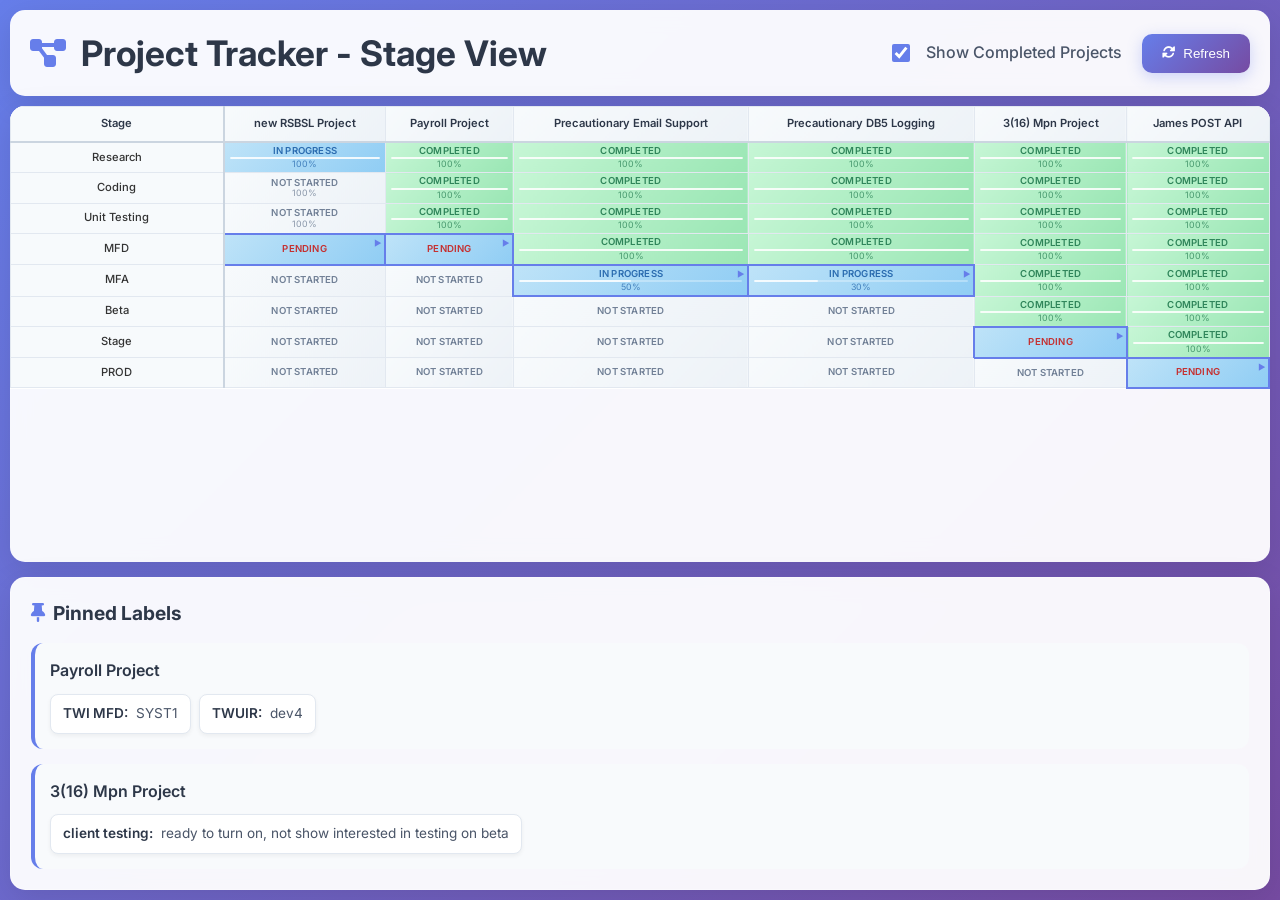
==== index.html @ 96cdd5a9 "update" ====
<!DOCTYPE html>
<html lang="en">
<head>
    <meta charset="UTF-8">
    <meta name="viewport" content="width=device-width, initial-scale=1.0">
    <title>Project Tracker</title>
    <link rel="stylesheet" href="styles.css">
    <link href="https://fonts.googleapis.com/css2?family=Inter:wght@300;400;500;600;700&display=swap" rel="stylesheet">
    <link rel="stylesheet" href="https://cdnjs.cloudflare.com/ajax/libs/font-awesome/6.0.0/css/all.min.css">
</head>
<body>
    <div class="container">
        <header class="header">
            <h1><i class="fas fa-project-diagram"></i> Project Tracker - Stage View</h1>
            <div class="header-info">
                <div class="filter-controls">
                    <label class="checkbox-container">
                        <input type="checkbox" id="showCompletedProjects" checked>
                        <span class="checkmark"></span>
                        Show Completed Projects
                    </label>
                </div>
                <button class="refresh-btn" onclick="loadData()">
                    <i class="fas fa-sync-alt"></i>
                    Refresh
                </button>
            </div>
        </header>

        <div class="tracker-container">
            <div class="tracker-wrapper">
                <table class="tracker-table" id="trackerTable">
                    <thead>
                        <tr id="headerRow">
                            <th class="date-column sticky-column">Stage</th>
                        </tr>
                    </thead>
                    <tbody id="tableBody">
                    </tbody>
                </table>
            </div>
        </div>

        <!-- Pinned Labels Section -->
        <div class="pinned-labels-section" id="pinnedLabelsSection" style="display: none;">
            <div class="pinned-labels-header">
                <h3><i class="fas fa-thumbtack"></i> Pinned Labels</h3>
            </div>
            <div class="pinned-labels-container" id="pinnedLabelsContainer">
                <!-- Pinned labels will be populated here -->
            </div>
        </div>
    </div>

    <!-- Project Detail Modal -->
    <div id="projectModal" class="modal">
        <div class="modal-content">
            <div class="modal-header">
                <h2 id="modalProjectName">Project Details</h2>
                <span class="close" onclick="closeModal()">&times;</span>
            </div>
            <div class="modal-body">
                <div class="current-stage-info">
                    <h3>Current Active Stage: <span id="modalCurrentStage"></span></h3>
                </div>
                
                <!-- Labels Section -->
                <div class="labels-section">
                    <div class="labels-header">
                        <h3>Project Labels</h3>
                        <button class="add-label-btn" onclick="addNewLabel()">
                            <i class="fas fa-plus"></i> Add Label
                        </button>
                    </div>
                    <div class="labels-container" id="labelsContainer">
                        <!-- Labels will be populated here -->
                    </div>
                </div>
                
                <div class="stages-grid" id="modalStagesGrid">
                    <!-- Stages will be populated here -->
                </div>
            </div>
        </div>
    </div>

    <script src="script.js"></script>
</body>
</html>
---- styles.css ----
* {
    margin: 0;
    padding: 0;
    box-sizing: border-box;
}

body {
    font-family: 'Inter', -apple-system, BlinkMacSystemFont, 'Segoe UI', Roboto, Oxygen, Ubuntu, Cantarell, sans-serif;
    background: linear-gradient(135deg, #667eea 0%, #764ba2 100%);
    min-height: 100vh;
    color: #333;
    line-height: 1.6;
}

.container {
    max-width: 100%;
    margin: 0 auto;
    padding: 10px;
    min-height: 100vh;
    display: flex;
    flex-direction: column;
}

.header {
    background: rgba(255, 255, 255, 0.95);
    backdrop-filter: blur(10px);
    border-radius: 15px;
    padding: 15px 20px;
    margin-bottom: 10px;
    box-shadow: 0 8px 32px rgba(0, 0, 0, 0.1);
    display: flex;
    justify-content: space-between;
    align-items: center;
    flex-wrap: wrap;
    gap: 15px;
    flex-shrink: 0;
}

.header h1 {
    font-size: 2.2rem;
    font-weight: 700;
    color: #2d3748;
    display: flex;
    align-items: center;
    gap: 15px;
}

.header h1 i {
    color: #667eea;
    font-size: 2rem;
}

.header-info {
    display: flex;
    align-items: center;
    gap: 20px;
    flex-wrap: wrap;
}

.filter-controls {
    display: flex;
    align-items: center;
    gap: 15px;
}

.checkbox-container {
    display: flex;
    align-items: center;
    gap: 8px;
    cursor: pointer;
    font-weight: 500;
    color: #4a5568;
    user-select: none;
}

.checkbox-container input[type="checkbox"] {
    width: 18px;
    height: 18px;
    cursor: pointer;
    accent-color: #667eea;
}

.checkbox-container:hover {
    color: #667eea;
}

.refresh-btn {
    background: linear-gradient(135deg, #667eea, #764ba2);
    color: white;
    border: none;
    padding: 12px 20px;
    border-radius: 10px;
    cursor: pointer;
    font-weight: 500;
    display: flex;
    align-items: center;
    gap: 8px;
    transition: all 0.3s ease;
    box-shadow: 0 4px 15px rgba(102, 126, 234, 0.3);
}

.refresh-btn:hover {
    transform: translateY(-2px);
    box-shadow: 0 6px 20px rgba(102, 126, 234, 0.4);
}

.refresh-btn:active {
    transform: translateY(0);
}

.tracker-container {
    background: rgba(255, 255, 255, 0.95);
    backdrop-filter: blur(10px);
    border-radius: 15px;
    box-shadow: 0 8px 32px rgba(0, 0, 0, 0.1);
    overflow: hidden;
    flex: 1;
    display: flex;
    flex-direction: column;
}

.tracker-wrapper {
    overflow-x: auto;
    overflow-y: auto;
    flex: 1;
    scrollbar-width: thin;
    scrollbar-color: #cbd5e0 #f7fafc;
}

.tracker-wrapper::-webkit-scrollbar {
    width: 8px;
    height: 8px;
}

.tracker-wrapper::-webkit-scrollbar-track {
    background: #f7fafc;
}

.tracker-wrapper::-webkit-scrollbar-thumb {
    background: #cbd5e0;
    border-radius: 4px;
}

.tracker-wrapper::-webkit-scrollbar-thumb:hover {
    background: #a0aec0;
}

.tracker-table {
    width: 100%;
    border-collapse: collapse;
    min-width: 800px;
    background: white;
}

.tracker-table th,
.tracker-table td {
    padding: 3px 5px;
    text-align: center;
    border: 1px solid #e2e8f0;
    position: relative;
    min-width: 90px;
    font-size: 0.7rem;
    height: 30px;
    vertical-align: middle;
}

.tracker-table th {
    background: linear-gradient(135deg, #f7fafc, #edf2f7);
    font-weight: 600;
    color: #2d3748;
    position: sticky;
    top: 0;
    z-index: 10;
    border-bottom: 2px solid #cbd5e0;
    height: 35px;
}

.sticky-column {
    position: sticky;
    left: 0;
    z-index: 20;
    background: #f7fafc !important;
    min-width: 150px !important;
    border-right: 2px solid #cbd5e0 !important;
}

.date-cell {
    font-weight: 500;
    background: #f7fafc;
    border-right: 2px solid #cbd5e0;
    position: sticky;
    left: 0;
    z-index: 5;
}

.date-cell.current-date {
    background: linear-gradient(135deg, #667eea, #764ba2);
    color: white;
    font-weight: 700;
    box-shadow: 0 0 20px rgba(102, 126, 234, 0.3);
    position: relative;
}

@keyframes pulse {
    0%, 100% { transform: scale(1); }
    50% { transform: scale(1.02); }
}

.project-header {
    background: linear-gradient(135deg, #4fd1c7, #0891b2);
    color: white;
    font-weight: 600;
    border-bottom: 2px solid #0891b2;
}

.platform-header {
    background: linear-gradient(135deg, #f093fb, #f5576c);
    color: white;
    font-weight: 500;
    font-size: 0.8rem;
}

.status-cell {
    position: relative;
    cursor: pointer;
    transition: all 0.3s ease;
    border: 2px solid transparent;
}

.status-cell:hover {
    transform: scale(1.05);
    border-color: #667eea;
    box-shadow: 0 4px 15px rgba(0, 0, 0, 0.1);
}

.status-cell.not-started {
    background: linear-gradient(135deg, #f7fafc, #edf2f7);
    color: #718096;
}

.status-cell.pending {
    background: linear-gradient(135deg, #fed7d7, #feb2b2);
    color: #c53030;
}

.status-cell.in-progress {
    background: linear-gradient(135deg, #bee3f8, #90cdf4);
    color: #2b6cb0;
}

.status-cell.completed {
    background: linear-gradient(135deg, #c6f6d5, #9ae6b4);
    color: #2f855a;
}

.status-cell.current-stage {
    border: 2px solid #667eea;
    box-shadow: 0 0 15px rgba(102, 126, 234, 0.3);
    background: linear-gradient(135deg, #bee3f8, #90cdf4) !important;
    position: relative;
}

.status-cell.current-stage::before {
    content: '▶';
    position: absolute;
    top: 2px;
    right: 2px;
    color: #667eea;
    font-size: 8px;
    font-weight: bold;
}

@keyframes starPulse {
    0%, 100% { transform: scale(1); }
    50% { transform: scale(1.2); }
}

@keyframes highlight {
    0%, 100% { box-shadow: 0 0 20px rgba(102, 126, 234, 0.4); }
    50% { box-shadow: 0 0 30px rgba(102, 126, 234, 0.6); }
}

.progress-bar {
    width: 100%;
    height: 2px;
    background: rgba(255, 255, 255, 0.3);
    border-radius: 1px;
    margin-top: 1px;
    overflow: hidden;
}

.progress-fill {
    height: 100%;
    background: rgba(255, 255, 255, 0.8);
    border-radius: 2px;
    transition: width 0.3s ease;
}

.status-text {
    font-weight: 600;
    font-size: 0.6rem;
    text-transform: uppercase;
    letter-spacing: 0.2px;
    line-height: 1.1;
}

.progress-text {
    font-size: 0.55rem;
    margin-top: 1px;
    opacity: 0.8;
    line-height: 1;
}

/* Modal Styles */
.modal {
    display: none;
    position: fixed;
    z-index: 1000;
    left: 0;
    top: 0;
    width: 100%;
    height: 100%;
    background-color: rgba(0, 0, 0, 0.5);
    backdrop-filter: blur(5px);
}

.modal-content {
    background: white;
    margin: 3% auto;
    padding: 0;
    border-radius: 15px;
    width: 95%;
    max-width: 1000px;
    max-height: 90vh;
    overflow-y: auto;
    box-shadow: 0 20px 60px rgba(0, 0, 0, 0.3);
    animation: modalSlideIn 0.3s ease;
}

@keyframes modalSlideIn {
    from {
        opacity: 0;
        transform: translateY(-50px);
    }
    to {
        opacity: 1;
        transform: translateY(0);
    }
}

.modal-header {
    background: linear-gradient(135deg, #667eea, #764ba2);
    color: white;
    padding: 20px 30px;
    border-radius: 15px 15px 0 0;
    display: flex;
    justify-content: space-between;
    align-items: center;
}

.modal-header h2 {
    margin: 0;
    font-size: 1.5rem;
    font-weight: 600;
}

.close {
    color: white;
    font-size: 28px;
    font-weight: bold;
    cursor: pointer;
    transition: all 0.3s ease;
    width: 30px;
    height: 30px;
    display: flex;
    align-items: center;
    justify-content: center;
    border-radius: 50%;
    background: rgba(255, 255, 255, 0.1);
}

.close:hover,
.close:focus {
    background: rgba(255, 255, 255, 0.2);
    transform: scale(1.1);
}

.modal-body {
    padding: 30px;
}

.current-stage-info {
    background: linear-gradient(135deg, #f7fafc, #edf2f7);
    border-radius: 10px;
    padding: 20px;
    margin-bottom: 30px;
    border-left: 5px solid #667eea;
}

.current-stage-info h3 {
    margin: 0;
    color: #2d3748;
    font-size: 1.2rem;
}

.current-stage-info span {
    color: #667eea;
    font-weight: 700;
}

/* Labels Section */
.labels-section {
    background: #f8fafc;
    border-radius: 12px;
    padding: 20px;
    margin-bottom: 25px;
    border: 1px solid #e2e8f0;
}

.labels-header {
    display: flex;
    justify-content: space-between;
    align-items: center;
    margin-bottom: 15px;
}

.labels-header h3 {
    margin: 0;
    color: #2d3748;
    font-size: 1.1rem;
}

.add-label-btn {
    background: linear-gradient(135deg, #667eea, #764ba2);
    color: white;
    border: none;
    padding: 8px 15px;
    border-radius: 8px;
    cursor: pointer;
    font-size: 0.85rem;
    font-weight: 500;
    display: flex;
    align-items: center;
    gap: 6px;
    transition: all 0.3s ease;
}

.add-label-btn:hover {
    transform: translateY(-1px);
    box-shadow: 0 4px 12px rgba(102, 126, 234, 0.3);
}

.labels-container {
    display: flex;
    flex-direction: column;
    gap: 10px;
}

.label-item {
    display: flex;
    align-items: center;
    gap: 10px;
    background: white;
    padding: 12px;
    border-radius: 8px;
    border: 1px solid #e2e8f0;
    transition: all 0.2s ease;
}

.label-item:hover {
    border-color: #667eea;
    box-shadow: 0 2px 8px rgba(102, 126, 234, 0.1);
}

.label-input {
    flex: 1;
    border: 1px solid #e2e8f0;
    border-radius: 6px;
    padding: 8px 12px;
    font-size: 0.9rem;
    transition: border-color 0.2s ease;
}

.label-input:focus {
    outline: none;
    border-color: #667eea;
    box-shadow: 0 0 0 3px rgba(102, 126, 234, 0.1);
}

.label-input.label-key {
    max-width: 150px;
}

.label-actions {
    display: flex;
    gap: 5px;
}

.label-btn {
    background: none;
    border: none;
    cursor: pointer;
    padding: 6px;
    border-radius: 4px;
    font-size: 0.85rem;
    transition: all 0.2s ease;
}

.label-btn.save {
    color: #38a169;
}

.label-btn.save:hover {
    background: #f0fff4;
}

.label-btn.edit {
    color: #3182ce;
}

.label-btn.edit:hover {
    background: #ebf8ff;
}

.label-btn.delete {
    color: #e53e3e;
}

.label-btn.delete:hover {
    background: #fed7d7;
}

.label-btn.cancel {
    color: #718096;
}

.label-btn.cancel:hover {
    background: #f7fafc;
}

.label-display {
    display: flex;
    align-items: center;
    gap: 10px;
    flex: 1;
}

.label-key-display {
    font-weight: 600;
    color: #2d3748;
    min-width: 120px;
}

.label-value-display {
    color: #4a5568;
    word-break: break-all;
}

.label-value-display a {
    color: #667eea;
    text-decoration: none;
}

.label-value-display a:hover {
    text-decoration: underline;
}

.stages-grid {
    display: grid;
    grid-template-columns: repeat(auto-fit, minmax(160px, 1fr));
    gap: 10px;
}

.stage-card {
    background: white;
    border: 2px solid #e2e8f0;
    border-radius: 8px;
    padding: 12px;
    transition: all 0.3s ease;
    position: relative;
    overflow: hidden;
}

.stage-card.active {
    border-color: #667eea;
    box-shadow: 0 8px 25px rgba(102, 126, 234, 0.15);
    background: linear-gradient(135deg, #f0f4ff, #f7fafc);
}

.stage-card.active::before {
    content: '🎯';
    position: absolute;
    top: 8px;
    right: 8px;
    font-size: 1rem;
}

.stage-card:hover {
    transform: translateY(-2px);
    box-shadow: 0 6px 20px rgba(0, 0, 0, 0.1);
}

.stage-header {
    display: flex;
    justify-content: space-between;
    align-items: center;
    margin-bottom: 8px;
}

.stage-name {
    font-size: 0.95rem;
    font-weight: 600;
    color: #2d3748;
}

.stage-name-cell {
    font-weight: 700;
    font-size: 0.75rem;
    color: #2d3748;
    margin-bottom: 2px;
    text-transform: uppercase;
    letter-spacing: 0.3px;
}

.stage-status {
    padding: 4px 8px;
    border-radius: 15px;
    font-size: 0.7rem;
    font-weight: 600;
    text-transform: uppercase;
    letter-spacing: 0.3px;
}

.stage-status.not-started {
    background: linear-gradient(135deg, #f7fafc, #edf2f7);
    color: #718096;
}

.stage-status.pending {
    background: linear-gradient(135deg, #fed7d7, #feb2b2);
    color: #c53030;
}

.stage-status.in-progress {
    background: linear-gradient(135deg, #bee3f8, #90cdf4);
    color: #2b6cb0;
}

.stage-status.completed {
    background: linear-gradient(135deg, #c6f6d5, #9ae6b4);
    color: #2f855a;
}

.stage-progress {
    margin-bottom: 8px;
}

.stage-progress-bar {
    width: 100%;
    height: 6px;
    background: #e2e8f0;
    border-radius: 3px;
    overflow: hidden;
    margin-bottom: 5px;
}

.stage-progress-fill {
    height: 100%;
    border-radius: 3px;
    transition: width 0.5s ease;
}

.stage-progress-fill.not-started {
    background: linear-gradient(135deg, #cbd5e0, #a0aec0);
    width: 0%;
}

.stage-progress-fill.pending {
    background: linear-gradient(135deg, #fc8181, #e53e3e);
}

.stage-progress-fill.in-progress {
    background: linear-gradient(135deg, #4299e1, #2b6cb0);
}

.stage-progress-fill.completed {
    background: linear-gradient(135deg, #48bb78, #2f855a);
    width: 100%;
}

.stage-progress-text {
    display: flex;
    justify-content: space-between;
    font-size: 0.8rem;
    color: #4a5568;
}

.stage-updated {
    font-size: 0.7rem;
    color: #718096;
    margin-top: 6px;
}

.stage-name-row {
    font-weight: 600;
    color: #2d3748;
    background: linear-gradient(135deg, #edf2f7, #f7fafc) !important;
    border-right: 3px solid #cbd5e0 !important;
    text-transform: uppercase;
    letter-spacing: 0.5px;
    font-size: 0.9rem;
}

.current-stage {
    border: 2px solid #667eea !important;
    box-shadow: 0 0 15px rgba(102, 126, 234, 0.3);
    position: relative;
}

.current-indicator {
    position: absolute;
    top: 5px;
    right: 5px;
    font-size: 1rem;
    z-index: 5;
}

/* Pinned Labels Section */
.pinned-labels-section {
    background: rgba(255, 255, 255, 0.95);
    backdrop-filter: blur(10px);
    border-radius: 15px;
    padding: 20px;
    margin-top: 15px;
    box-shadow: 0 8px 32px rgba(0, 0, 0, 0.1);
    border: 1px solid rgba(255, 255, 255, 0.3);
}

.pinned-labels-header {
    display: flex;
    align-items: center;
    margin-bottom: 15px;
}

.pinned-labels-header h3 {
    margin: 0;
    color: #2d3748;
    font-size: 1.2rem;
    display: flex;
    align-items: center;
    gap: 8px;
}

.pinned-labels-header i {
    color: #667eea;
}

.pinned-labels-container {
    display: flex;
    flex-direction: column;
    gap: 15px;
}

.pinned-project-group {
    background: #f8fafc;
    border-radius: 12px;
    padding: 15px;
    border-left: 4px solid #667eea;
}

.pinned-project-name {
    font-weight: 600;
    color: #2d3748;
    margin-bottom: 10px;
    font-size: 1rem;
}

.pinned-labels-list {
    display: flex;
    flex-wrap: wrap;
    gap: 8px;
}

.pinned-label-item {
    background: white;
    border: 1px solid #e2e8f0;
    border-radius: 8px;
    padding: 8px 12px;
    display: flex;
    align-items: center;
    gap: 8px;
    box-shadow: 0 2px 4px rgba(0, 0, 0, 0.05);
    transition: all 0.2s ease;
}

.pinned-label-item:hover {
    border-color: #667eea;
    box-shadow: 0 4px 8px rgba(102, 126, 234, 0.1);
}

.pinned-label-key {
    font-weight: 600;
    color: #2d3748;
    font-size: 0.85rem;
}

.pinned-label-value {
    color: #4a5568;
    font-size: 0.85rem;
}

.pinned-label-value a {
    color: #667eea;
    text-decoration: none;
}

.pinned-label-value a:hover {
    text-decoration: underline;
}

.pin-button {
    background: none;
    border: none;
    cursor: pointer;
    color: #cbd5e0;
    font-size: 0.9rem;
    padding: 2px;
    transition: all 0.2s ease;
}

.pin-button.pinned {
    color: #667eea;
}

.pin-button:hover {
    color: #667eea;
    transform: scale(1.1);
}

@media (max-width: 768px) {
    .container {
        padding: 15px;
    }
    
    .header {
        padding: 20px;
        flex-direction: column;
        text-align: center;
    }
    
    .header h1 {
        font-size: 1.8rem;
    }
    
    .tracker-table th,
    .tracker-table td {
        padding: 10px 8px;
        min-width: 100px;
        font-size: 0.9rem;
    }
    
    .pinned-labels-section {
        padding: 15px;
        margin-top: 10px;
    }
    
    .pinned-labels-list {
        flex-direction: column;
    }
    
    .pinned-label-item {
        width: 100%;
    }
}

@media (max-width: 480px) {
    .header h1 {
        font-size: 1.5rem;
    }
    
    .tracker-table th,
    .tracker-table td {
        padding: 8px 6px;
        min-width: 80px;
        font-size: 0.8rem;
    }
    
    .status-text {
        font-size: 0.75rem;
    }
    
    .progress-text {
        font-size: 0.7rem;
    }
}

/* Loading Animation */
.loading {
    display: flex;
    justify-content: center;
    align-items: center;
    height: 200px;
    font-size: 1.2rem;
    color: #667eea;
}

.loading::after {
    content: '';
    width: 20px;
    height: 20px;
    border: 2px solid #667eea;
    border-top: 2px solid transparent;
    border-radius: 50%;
    margin-left: 10px;
    animation: spin 1s linear infinite;
}

@keyframes spin {
    0% { transform: rotate(0deg); }
    100% { transform: rotate(360deg); }
}
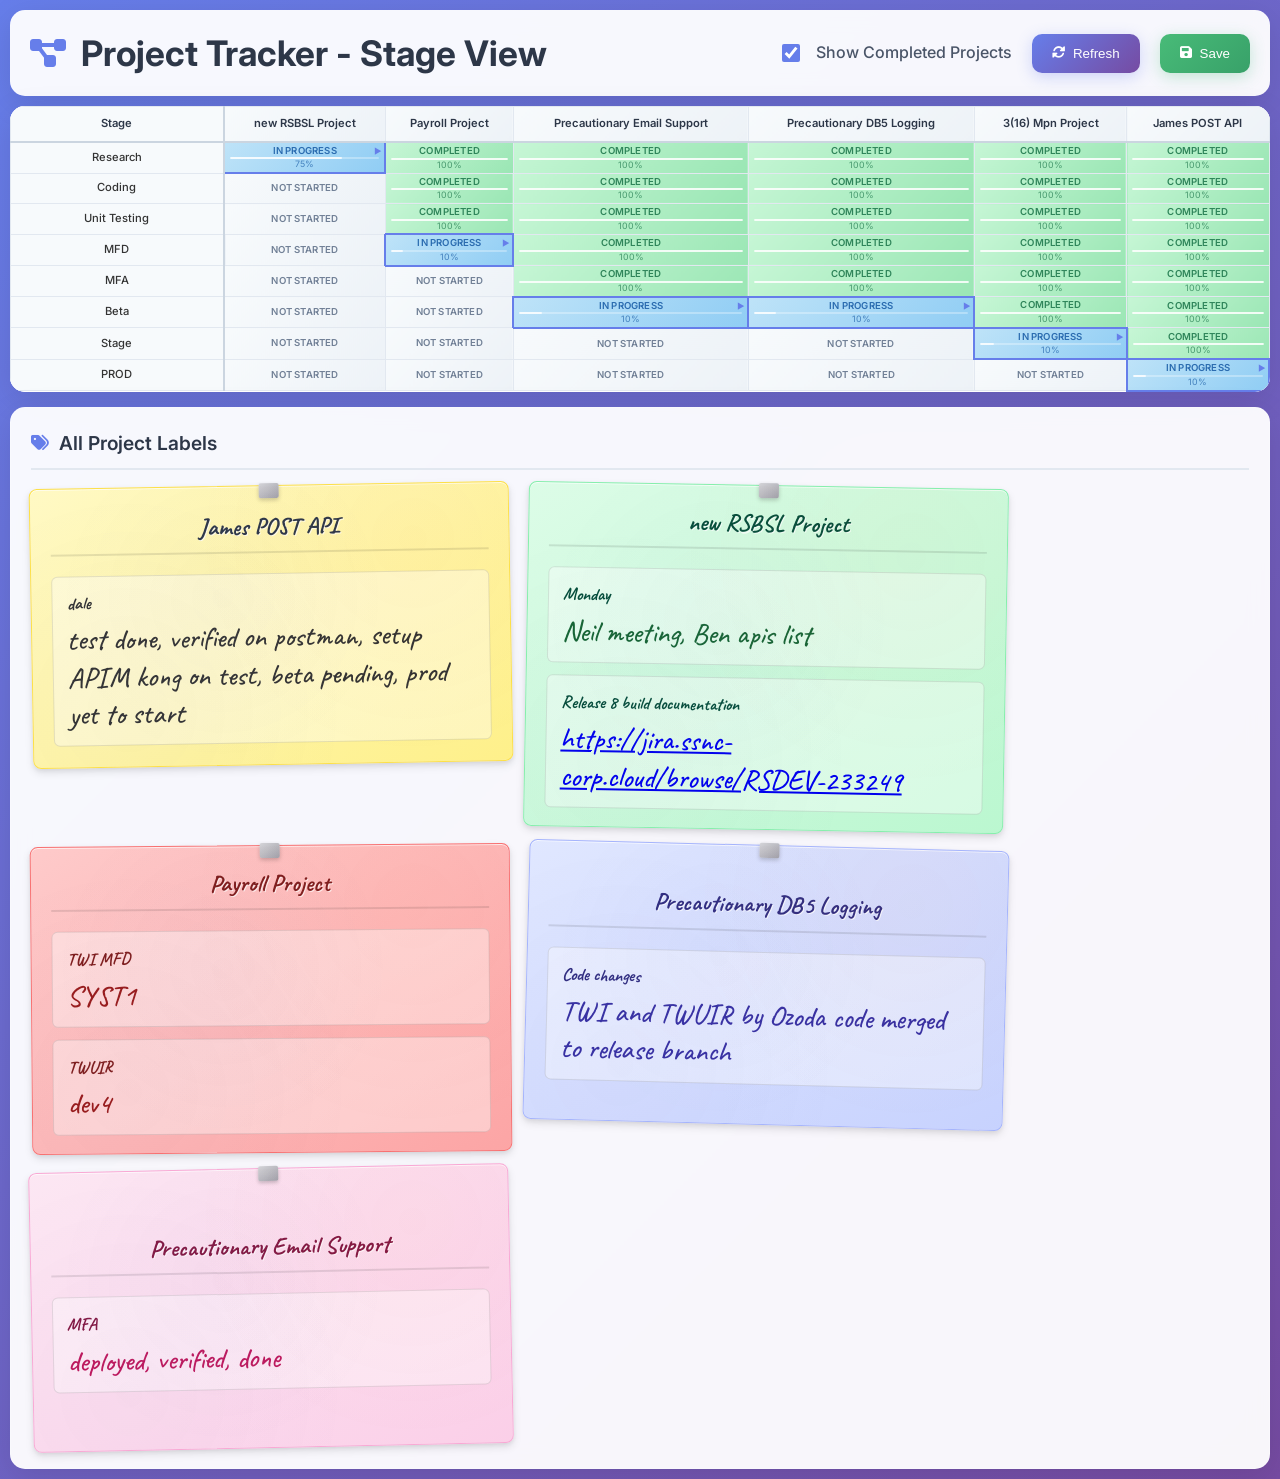
==== commit 56639cdf: "update" ====
--- a/index.html
+++ b/index.html
@@ -5,7 +5,7 @@
     <meta name="viewport" content="width=device-width, initial-scale=1.0">
     <title>Project Tracker</title>
     <link rel="stylesheet" href="styles.css">
-    <link href="https://fonts.googleapis.com/css2?family=Inter:wght@300;400;500;600;700&display=swap" rel="stylesheet">
+    <link href="https://fonts.googleapis.com/css2?family=Inter:wght@300;400;500;600;700&family=Caveat:wght@400;600;700&display=swap" rel="stylesheet">
     <link rel="stylesheet" href="https://cdnjs.cloudflare.com/ajax/libs/font-awesome/6.0.0/css/all.min.css">
 </head>
 <body>
@@ -24,6 +24,10 @@
                     <i class="fas fa-sync-alt"></i>
                     Refresh
                 </button>
+                <button class="save-btn" onclick="manualSave()" title="Save changes (Ctrl+S)">
+                    <i class="fas fa-save"></i>
+                    Save
+                </button>
             </div>
         </header>
 
@@ -41,13 +45,13 @@
             </div>
         </div>
 
-        <!-- Pinned Labels Section -->
-        <div class="pinned-labels-section" id="pinnedLabelsSection" style="display: none;">
-            <div class="pinned-labels-header">
-                <h3><i class="fas fa-thumbtack"></i> Pinned Labels</h3>
+        <!-- All Project Labels Summary at Bottom -->
+        <div class="main-labels-section">
+            <div class="main-labels-header">
+                <h3><i class="fas fa-tags"></i> All Project Labels</h3>
             </div>
-            <div class="pinned-labels-container" id="pinnedLabelsContainer">
-                <!-- Pinned labels will be populated here -->
+            <div class="main-labels-container" id="mainLabelsContainer">
+                <!-- All project labels will be populated here -->
             </div>
         </div>
     </div>
--- a/styles.css
+++ b/styles.css
@@ -106,6 +106,37 @@
 
 .refresh-btn:active {
     transform: translateY(0);
+}
+
+.save-btn {
+    background: linear-gradient(135deg, #48bb78, #38a169);
+    color: white;
+    border: none;
+    padding: 12px 20px;
+    border-radius: 10px;
+    cursor: pointer;
+    font-weight: 500;
+    display: flex;
+    align-items: center;
+    gap: 8px;
+    transition: all 0.3s ease;
+    box-shadow: 0 4px 15px rgba(72, 187, 120, 0.3);
+}
+
+.save-btn:hover {
+    transform: translateY(-2px);
+    box-shadow: 0 6px 20px rgba(72, 187, 120, 0.4);
+}
+
+.save-btn:active {
+    transform: translateY(0);
+}
+
+.save-btn:disabled {
+    background: #a0aec0;
+    cursor: not-allowed;
+    transform: none;
+    box-shadow: none;
 }
 
 .tracker-container {
@@ -326,13 +357,11 @@
 
 .modal-content {
     background: white;
-    margin: 3% auto;
+    margin: 5% auto;
     padding: 0;
     border-radius: 15px;
-    width: 95%;
-    max-width: 1000px;
-    max-height: 90vh;
-    overflow-y: auto;
+    width: 90%;
+    max-width: 800px;
     box-shadow: 0 20px 60px rgba(0, 0, 0, 0.3);
     animation: modalSlideIn 0.3s ease;
 }
@@ -348,20 +377,26 @@
     }
 }
 
+/* Modal Header Controls */
 .modal-header {
-    background: linear-gradient(135deg, #667eea, #764ba2);
-    color: white;
+    display: flex;
+    justify-content: space-between;
+    align-items: center;
     padding: 20px 30px;
-    border-radius: 15px 15px 0 0;
-    display: flex;
-    justify-content: space-between;
-    align-items: center;
+    border-bottom: 1px solid #e2e8f0;
+    background: linear-gradient(135deg, #f7fafc, #edf2f7);
 }
 
 .modal-header h2 {
     margin: 0;
-    font-size: 1.5rem;
-    font-weight: 600;
+    color: #2d3748;
+    flex: 1;
+}
+
+.modal-header-controls {
+    display: flex;
+    align-items: center;
+    gap: 15px;
 }
 
 .close {
@@ -453,23 +488,47 @@
 .labels-container {
     display: flex;
     flex-direction: column;
-    gap: 10px;
+    gap: 12px;
 }
 
 .label-item {
     display: flex;
-    align-items: center;
-    gap: 10px;
+    flex-direction: column;
+    gap: 8px;
     background: white;
-    padding: 12px;
+    padding: 12px 15px;
     border-radius: 8px;
     border: 1px solid #e2e8f0;
     transition: all 0.2s ease;
+    font-size: 0.85rem;
+    width: 100%;
 }
 
 .label-item:hover {
     border-color: #667eea;
     box-shadow: 0 2px 8px rgba(102, 126, 234, 0.1);
+}
+
+/* Label editing state */
+.label-item.editing {
+    background: #f8fafc;
+    border: 2px solid #667eea;
+    box-shadow: 0 4px 12px rgba(102, 126, 234, 0.15);
+}
+
+.label-item.editing .label-input {
+    width: 100%;
+    margin-bottom: 8px;
+}
+
+.label-item.editing .label-input.label-key {
+    max-width: none;
+    width: 100%;
+}
+
+.label-item.editing .label-actions {
+    margin-top: 8px;
+    justify-content: flex-end;
 }
 
 .label-input {
@@ -493,16 +552,18 @@
 
 .label-actions {
     display: flex;
-    gap: 5px;
+    gap: 6px;
+    justify-content: flex-end;
+    margin-top: 4px;
 }
 
 .label-btn {
     background: none;
     border: none;
     cursor: pointer;
-    padding: 6px;
-    border-radius: 4px;
-    font-size: 0.85rem;
+    padding: 4px;
+    border-radius: 3px;
+    font-size: 0.75rem;
     transition: all 0.2s ease;
 }
 
@@ -540,20 +601,25 @@
 
 .label-display {
     display: flex;
-    align-items: center;
-    gap: 10px;
+    flex-direction: column;
+    gap: 4px;
     flex: 1;
 }
 
 .label-key-display {
     font-weight: 600;
     color: #2d3748;
-    min-width: 120px;
+    font-size: 0.9rem;
 }
 
 .label-value-display {
     color: #4a5568;
     word-break: break-all;
+    font-size: 0.85rem;
+    padding: 4px 8px;
+    background: #f8fafc;
+    border-radius: 4px;
+    border: 1px solid #e2e8f0;
 }
 
 .label-value-display a {
@@ -567,276 +633,165 @@
 
 .stages-grid {
     display: grid;
-    grid-template-columns: repeat(auto-fit, minmax(160px, 1fr));
+    grid-template-columns: repeat(auto-fit, minmax(200px, 1fr));
     gap: 10px;
+    margin-top: 15px;
 }
 
 .stage-card {
-    background: white;
-    border: 2px solid #e2e8f0;
+    background: #f7fafc;
+    border: 1px solid #e2e8f0;
     border-radius: 8px;
-    padding: 12px;
+    padding: 10px;
     transition: all 0.3s ease;
-    position: relative;
-    overflow: hidden;
-}
-
-.stage-card.active {
-    border-color: #667eea;
-    box-shadow: 0 8px 25px rgba(102, 126, 234, 0.15);
-    background: linear-gradient(135deg, #f0f4ff, #f7fafc);
-}
-
-.stage-card.active::before {
-    content: '🎯';
-    position: absolute;
-    top: 8px;
-    right: 8px;
-    font-size: 1rem;
+    font-size: 0.85rem;
 }
 
 .stage-card:hover {
     transform: translateY(-2px);
-    box-shadow: 0 6px 20px rgba(0, 0, 0, 0.1);
+    box-shadow: 0 4px 12px rgba(0, 0, 0, 0.1);
+}
+
+.stage-card.current-stage {
+    border-color: #667eea;
+    background: linear-gradient(135deg, #667eea, #764ba2);
+    color: white;
+}
+
+.stage-card.current-stage .stage-header .stage-name {
+    color: white;
+    font-weight: 600;
+}
+
+.stage-card.completed {
+    border-color: #48bb78;
+    background: linear-gradient(135deg, #f0fff4, #c6f6d5);
+}
+
+.stage-card.in-progress {
+    border-color: #ed8936;
+    background: linear-gradient(135deg, #fffaf0, #fbd38d);
 }
 
 .stage-header {
     display: flex;
     justify-content: space-between;
     align-items: center;
-    margin-bottom: 8px;
-}
-
-.stage-name {
-    font-size: 0.95rem;
+    margin-bottom: 6px;
+}
+
+.stage-header-left {
+    display: flex;
+    flex-direction: column;
+    align-items: flex-start;
+    gap: 2px;
+    flex: 1;
+}
+
+.stage-checkbox-container {
+    display: flex;
+    align-items: center;
+    justify-content: flex-end;
+}
+
+/* Stage Done Checkbox Styles */
+.stage-done-checkbox {
+    display: flex;
+    align-items: center;
+    gap: 4px;
+    cursor: pointer;
+    font-size: 0.7rem;
+    color: #4a5568;
+    font-weight: 500;
+    transition: all 0.3s ease;
+    padding: 3px 6px;
+    border-radius: 4px;
+    background: rgba(255, 255, 255, 0.8);
+    border: 1px solid #e2e8f0;
+    user-select: none;
+}
+
+.stage-done-checkbox:hover {
+    background: rgba(102, 126, 234, 0.1);
+    border-color: rgba(102, 126, 234, 0.3);
+    color: #667eea;
+    transform: translateY(-1px);
+    box-shadow: 0 2px 8px rgba(102, 126, 234, 0.15);
+}
+
+.stage-done-checkbox input[type="checkbox"] {
+    width: 12px;
+    height: 12px;
+    margin: 0;
+    cursor: pointer;
+    accent-color: #48bb78;
+    border-radius: 3px;
+}
+
+.stage-done-checkbox input[type="checkbox"]:checked {
+    accent-color: #48bb78;
+}
+
+.stage-checkmark {
+    display: none; /* Using native checkbox for now */
+}
+
+.checkbox-label {
+    font-size: 0.65rem;
+    white-space: nowrap;
+    font-weight: 500;
+}
+
+/* Checked state styling */
+.stage-done-checkbox input[type="checkbox"]:checked ~ .checkbox-label {
+    color: #48bb78;
     font-weight: 600;
+}
+
+/* Current stage styling */
+.stage-card.current-stage .stage-done-checkbox {
+    background: rgba(255, 255, 255, 0.9);
+    border-color: rgba(255, 255, 255, 0.5);
     color: #2d3748;
 }
 
-.stage-name-cell {
-    font-weight: 700;
-    font-size: 0.75rem;
-    color: #2d3748;
-    margin-bottom: 2px;
-    text-transform: uppercase;
-    letter-spacing: 0.3px;
-}
-
-.stage-status {
-    padding: 4px 8px;
-    border-radius: 15px;
-    font-size: 0.7rem;
+.stage-card.current-stage .stage-done-checkbox:hover {
+    background: white;
+    border-color: #667eea;
+    color: #667eea;
+}
+
+/* Completed stage styling */
+.stage-card.completed .stage-done-checkbox {
+    background: rgba(72, 187, 120, 0.1);
+    border-color: rgba(72, 187, 120, 0.3);
+    color: #38a169;
+}
+
+.stage-card.completed .stage-done-checkbox input[type="checkbox"]:checked ~ .checkbox-label {
+    color: #38a169;
     font-weight: 600;
-    text-transform: uppercase;
-    letter-spacing: 0.3px;
-}
-
-.stage-status.not-started {
-    background: linear-gradient(135deg, #f7fafc, #edf2f7);
-    color: #718096;
-}
-
-.stage-status.pending {
-    background: linear-gradient(135deg, #fed7d7, #feb2b2);
-    color: #c53030;
-}
-
-.stage-status.in-progress {
-    background: linear-gradient(135deg, #bee3f8, #90cdf4);
-    color: #2b6cb0;
-}
-
-.stage-status.completed {
-    background: linear-gradient(135deg, #c6f6d5, #9ae6b4);
-    color: #2f855a;
-}
-
-.stage-progress {
-    margin-bottom: 8px;
-}
-
-.stage-progress-bar {
-    width: 100%;
-    height: 6px;
-    background: #e2e8f0;
-    border-radius: 3px;
-    overflow: hidden;
-    margin-bottom: 5px;
-}
-
-.stage-progress-fill {
-    height: 100%;
-    border-radius: 3px;
-    transition: width 0.5s ease;
-}
-
-.stage-progress-fill.not-started {
-    background: linear-gradient(135deg, #cbd5e0, #a0aec0);
-    width: 0%;
-}
-
-.stage-progress-fill.pending {
-    background: linear-gradient(135deg, #fc8181, #e53e3e);
-}
-
-.stage-progress-fill.in-progress {
-    background: linear-gradient(135deg, #4299e1, #2b6cb0);
-}
-
-.stage-progress-fill.completed {
-    background: linear-gradient(135deg, #48bb78, #2f855a);
-    width: 100%;
-}
-
-.stage-progress-text {
-    display: flex;
-    justify-content: space-between;
-    font-size: 0.8rem;
-    color: #4a5568;
-}
-
-.stage-updated {
-    font-size: 0.7rem;
-    color: #718096;
-    margin-top: 6px;
-}
-
-.stage-name-row {
-    font-weight: 600;
-    color: #2d3748;
-    background: linear-gradient(135deg, #edf2f7, #f7fafc) !important;
-    border-right: 3px solid #cbd5e0 !important;
-    text-transform: uppercase;
-    letter-spacing: 0.5px;
-    font-size: 0.9rem;
-}
-
-.current-stage {
-    border: 2px solid #667eea !important;
-    box-shadow: 0 0 15px rgba(102, 126, 234, 0.3);
-    position: relative;
-}
-
-.current-indicator {
-    position: absolute;
-    top: 5px;
-    right: 5px;
-    font-size: 1rem;
-    z-index: 5;
-}
-
-/* Pinned Labels Section */
-.pinned-labels-section {
-    background: rgba(255, 255, 255, 0.95);
-    backdrop-filter: blur(10px);
-    border-radius: 15px;
-    padding: 20px;
-    margin-top: 15px;
-    box-shadow: 0 8px 32px rgba(0, 0, 0, 0.1);
-    border: 1px solid rgba(255, 255, 255, 0.3);
-}
-
-.pinned-labels-header {
-    display: flex;
-    align-items: center;
-    margin-bottom: 15px;
-}
-
-.pinned-labels-header h3 {
-    margin: 0;
-    color: #2d3748;
-    font-size: 1.2rem;
-    display: flex;
-    align-items: center;
-    gap: 8px;
-}
-
-.pinned-labels-header i {
-    color: #667eea;
-}
-
-.pinned-labels-container {
-    display: flex;
-    flex-direction: column;
-    gap: 15px;
-}
-
-.pinned-project-group {
-    background: #f8fafc;
-    border-radius: 12px;
-    padding: 15px;
-    border-left: 4px solid #667eea;
-}
-
-.pinned-project-name {
-    font-weight: 600;
-    color: #2d3748;
-    margin-bottom: 10px;
-    font-size: 1rem;
-}
-
-.pinned-labels-list {
-    display: flex;
-    flex-wrap: wrap;
-    gap: 8px;
-}
-
-.pinned-label-item {
-    background: white;
-    border: 1px solid #e2e8f0;
-    border-radius: 8px;
-    padding: 8px 12px;
-    display: flex;
-    align-items: center;
-    gap: 8px;
-    box-shadow: 0 2px 4px rgba(0, 0, 0, 0.05);
-    transition: all 0.2s ease;
-}
-
-.pinned-label-item:hover {
-    border-color: #667eea;
-    box-shadow: 0 4px 8px rgba(102, 126, 234, 0.1);
-}
-
-.pinned-label-key {
-    font-weight: 600;
-    color: #2d3748;
-    font-size: 0.85rem;
-}
-
-.pinned-label-value {
-    color: #4a5568;
-    font-size: 0.85rem;
-}
-
-.pinned-label-value a {
-    color: #667eea;
-    text-decoration: none;
-}
-
-.pinned-label-value a:hover {
-    text-decoration: underline;
-}
-
-.pin-button {
-    background: none;
-    border: none;
-    cursor: pointer;
-    color: #cbd5e0;
-    font-size: 0.9rem;
-    padding: 2px;
-    transition: all 0.2s ease;
-}
-
-.pin-button.pinned {
-    color: #667eea;
-}
-
-.pin-button:hover {
-    color: #667eea;
-    transform: scale(1.1);
-}
-
+}
+
+/* Responsive adjustments for stage checkboxes */
+@media (max-width: 768px) {
+    .stage-done-checkbox {
+        font-size: 0.7rem;
+        padding: 3px 6px;
+        gap: 4px;
+    }
+    
+    .stage-done-checkbox input[type="checkbox"] {
+        width: 12px;
+        height: 12px;
+    }
+    
+    .checkbox-label {
+        font-size: 0.7rem;
+    }
+}
+
+/* Responsive Design */
 @media (max-width: 768px) {
     .container {
         padding: 15px;
@@ -857,19 +812,6 @@
         padding: 10px 8px;
         min-width: 100px;
         font-size: 0.9rem;
-    }
-    
-    .pinned-labels-section {
-        padding: 15px;
-        margin-top: 10px;
-    }
-    
-    .pinned-labels-list {
-        flex-direction: column;
-    }
-    
-    .pinned-label-item {
-        width: 100%;
     }
 }
 
@@ -919,3 +861,490 @@
     0% { transform: rotate(0deg); }
     100% { transform: rotate(360deg); }
 }
+
+/* Close button adjustments */
+.modal-header .close {
+    font-size: 1.5rem;
+    font-weight: 300;
+    color: #a0aec0;
+    cursor: pointer;
+    padding: 4px 8px;
+    border-radius: 4px;
+    transition: all 0.3s ease;
+    display: flex;
+    align-items: center;
+    justify-content: center;
+    width: 32px;
+    height: 32px;
+}
+
+.modal-header .close:hover {
+    color: #e53e3e;
+    background: rgba(229, 62, 62, 0.1);
+    transform: scale(1.1);
+}
+
+/* Stage Name and Status Styles */
+.stage-name {
+    font-weight: 600;
+    font-size: 0.8rem;
+    color: #2d3748;
+    margin: 0;
+}
+
+.stage-status {
+    padding: 2px 6px;
+    border-radius: 4px;
+    font-size: 0.65rem;
+    font-weight: 600;
+    text-transform: uppercase;
+    letter-spacing: 0.3px;
+    margin: 0;
+}
+
+.stage-status.completed {
+    background: #48bb78;
+    color: white;
+}
+
+.stage-status.in-progress {
+    background: #ed8936;
+    color: white;
+}
+
+.stage-status.not-started {
+    background: #a0aec0;
+    color: white;
+}
+
+.stage-status.pending {
+    background: #ecc94b;
+    color: white;
+}
+
+/* Stage Progress Styles */
+.stage-progress {
+    margin: 6px 0;
+}
+
+.stage-progress-bar {
+    width: 100%;
+    height: 6px;
+    background: #e2e8f0;
+    border-radius: 3px;
+    overflow: hidden;
+    margin-bottom: 3px;
+}
+
+.stage-progress-fill {
+    height: 100%;
+    transition: width 0.3s ease;
+    border-radius: 3px;
+}
+
+.stage-progress-fill.completed {
+    background: linear-gradient(90deg, #48bb78, #38a169);
+}
+
+.stage-progress-fill.in-progress {
+    background: linear-gradient(90deg, #ed8936, #dd6b20);
+}
+
+.stage-progress-fill.pending {
+    background: linear-gradient(90deg, #ecc94b, #d69e2e);
+}
+
+.stage-progress-text {
+    display: flex;
+    justify-content: space-between;
+    font-size: 0.7rem;
+    color: #4a5568;
+}
+
+.stage-card.current-stage .stage-progress-text {
+    color: rgba(255, 255, 255, 0.9);
+}
+
+.stage-updated {
+    font-size: 0.65rem;
+    color: #718096;
+    margin-top: 6px;
+    font-style: italic;
+}
+
+.stage-card.current-stage .stage-updated {
+    color: rgba(255, 255, 255, 0.8);
+}
+
+/* Main Screen Labels Section - Sticky Notes Style */
+.main-labels-section {
+    background: rgba(255, 255, 255, 0.95);
+    backdrop-filter: blur(10px);
+    border-radius: 15px;
+    padding: 20px;
+    margin-top: 15px;
+    box-shadow: 0 8px 32px rgba(0, 0, 0, 0.1);
+    border: 1px solid rgba(255, 255, 255, 0.2);
+}
+
+.main-labels-header {
+    display: flex;
+    align-items: center;
+    margin-bottom: 15px;
+    padding-bottom: 10px;
+    border-bottom: 2px solid #e2e8f0;
+}
+
+.main-labels-header h3 {
+    margin: 0;
+    color: #2d3748;
+    font-size: 1.2rem;
+    font-weight: 600;
+    display: flex;
+    align-items: center;
+    gap: 10px;
+}
+
+.main-labels-header i {
+    color: #667eea;
+    font-size: 1.1rem;
+}
+
+.main-labels-container {
+    display: flex;
+    flex-wrap: wrap;
+    gap: 15px;
+    justify-content: flex-start;
+    align-items: flex-start;
+}
+
+.project-labels-group {
+    display: contents; /* This makes the group transparent, allowing children to flow directly into parent flex container */
+}
+
+.project-name-header {
+    display: none; /* Hide project names outside sticky notes */
+}
+
+.project-name-header::before {
+    display: none; /* Hide project folder icon */
+}
+
+.project-labels-list {
+    display: contents; /* This makes the list transparent, allowing sticky notes to flow directly */
+}
+
+.simple-label-item {
+    background: linear-gradient(145deg, #fff9c4, #fef08a);
+    border: 1px solid #fde047;
+    border-radius: 8px;
+    padding: 18px 20px;
+    box-shadow: 
+        0 4px 8px rgba(0, 0, 0, 0.1),
+        0 2px 4px rgba(0, 0, 0, 0.06),
+        inset 0 1px 0 rgba(255, 255, 255, 0.7);
+    position: relative;
+    transform: rotate(-1deg);
+    transition: all 0.3s ease;
+    min-height: 120px;
+    width: 250px;
+    flex-shrink: 0;
+    display: flex;
+    flex-direction: column;
+    justify-content: center;
+    font-family: 'Caveat', cursive, sans-serif;
+    cursor: pointer;
+    animation: stickyNoteFloat 6s ease-in-out infinite;
+    --rotation: -1deg;
+}
+
+.simple-label-item:nth-child(2n) {
+    background: linear-gradient(145deg, #dcfce7, #bbf7d0);
+    border-color: #86efac;
+    transform: rotate(1deg);
+    --rotation: 1deg;
+    animation-delay: -2s;
+}
+
+.simple-label-item:nth-child(2n) .label-project,
+.simple-label-item:nth-child(2n) .label-key {
+    color: #064e3b;
+}
+
+.simple-label-item:nth-child(2n) .label-value {
+    color: #166534;
+}
+
+.simple-label-item:nth-child(3n) {
+    background: linear-gradient(145deg, #fecaca, #fca5a5);
+    border-color: #f87171;
+    transform: rotate(-0.5deg);
+    --rotation: -0.5deg;
+    animation-delay: -4s;
+}
+
+.simple-label-item:nth-child(3n) .label-project,
+.simple-label-item:nth-child(3n) .label-key {
+    color: #7f1d1d;
+}
+
+.simple-label-item:nth-child(3n) .label-value {
+    color: #991b1b;
+}
+
+.simple-label-item:nth-child(4n) {
+    background: linear-gradient(145deg, #e0e7ff, #c7d2fe);
+    border-color: #a5b4fc;
+    transform: rotate(1.5deg);
+    --rotation: 1.5deg;
+    animation-delay: -1s;
+}
+
+.simple-label-item:nth-child(4n) .label-project,
+.simple-label-item:nth-child(4n) .label-key {
+    color: #312e81;
+}
+
+.simple-label-item:nth-child(4n) .label-value {
+    color: #3730a3;
+}
+
+.simple-label-item:nth-child(5n) {
+    background: linear-gradient(145deg, #fce7f3, #fbcfe8);
+    border-color: #f9a8d4;
+    transform: rotate(-1.2deg);
+    --rotation: -1.2deg;
+    animation-delay: -3s;
+}
+
+.simple-label-item:nth-child(5n) .label-project,
+.simple-label-item:nth-child(5n) .label-key {
+    color: #831843;
+}
+
+.simple-label-item:nth-child(5n) .label-value {
+    color: #be185d;
+}
+
+.simple-label-item::before {
+    content: "";
+    position: absolute;
+    top: -3px;
+    left: 50%;
+    transform: translateX(-50%);
+    width: 20px;
+    height: 15px;
+    background: linear-gradient(145deg, #d4d4d8, #a1a1aa);
+    border-radius: 2px;
+    box-shadow: 0 2px 4px rgba(0, 0, 0, 0.2);
+}
+
+.simple-label-item:hover {
+    transform: rotate(0deg) scale(1.05);
+    box-shadow: 
+        0 8px 16px rgba(0, 0, 0, 0.15),
+        0 4px 8px rgba(0, 0, 0, 0.1),
+        inset 0 1px 0 rgba(255, 255, 255, 0.8);
+    z-index: 10;
+}
+
+/* Pin/Unpin Button on Sticky Notes */
+.sticky-note-pin-btn {
+    position: absolute;
+    top: 8px;
+    right: 8px;
+    width: 20px;
+    height: 20px;
+    background: rgba(255, 255, 255, 0.9);
+    border: 1px solid rgba(0, 0, 0, 0.2);
+    border-radius: 50%;
+    display: flex;
+    align-items: center;
+    justify-content: center;
+    cursor: pointer;
+    font-size: 12px;
+    color: #ef4444;
+    font-weight: bold;
+    transition: all 0.2s ease;
+    opacity: 0;
+    transform: scale(0.8);
+    z-index: 15;
+    box-shadow: 0 2px 4px rgba(0, 0, 0, 0.1);
+}
+
+.simple-label-item:hover .sticky-note-pin-btn {
+    opacity: 1;
+    transform: scale(1);
+}
+
+.sticky-note-pin-btn:hover {
+    background: #fee2e2;
+    border-color: #ef4444;
+    transform: scale(1.1);
+    box-shadow: 0 2px 8px rgba(239, 68, 68, 0.3);
+}
+
+.sticky-note-pin-btn:active {
+    transform: scale(0.95);
+}
+
+/* Always show pin button on mobile for better UX */
+@media (max-width: 768px) {
+    .sticky-note-pin-btn {
+        opacity: 0.8;
+        transform: scale(1);
+    }
+}
+
+/* Add keyframe animation for floating effect */
+@keyframes stickyNoteFloat {
+    0%, 100% {
+        transform: translateY(0px) rotate(var(--rotation, -1deg));
+    }
+    50% {
+        transform: translateY(-2px) rotate(var(--rotation, -1deg));
+    }
+}
+
+/* Add a subtle paper texture */
+.simple-label-item::after {
+    content: "";
+    position: absolute;
+    top: 0;
+    left: 0;
+    right: 0;
+    bottom: 0;
+    background-image: 
+        radial-gradient(circle at 20% 80%, rgba(120, 119, 198, 0.03) 0%, transparent 50%),
+        radial-gradient(circle at 80% 20%, rgba(255, 119, 48, 0.03) 0%, transparent 50%),
+        radial-gradient(circle at 40% 40%, rgba(120, 119, 198, 0.03) 0%, transparent 50%);
+    border-radius: 8px;
+    pointer-events: none;
+}
+
+/* Empty state for main labels */
+.main-labels-empty {
+    text-align: center;
+    color: #a0aec0;
+    font-style: italic;
+    font-size: 1rem;
+    padding: 40px;
+    background: linear-gradient(145deg, #f8fafc, #f1f5f9);
+    border-radius: 12px;
+    border: 2px dashed #e2e8f0;
+    position: relative;
+}
+
+.main-labels-empty::before {
+    content: "📝";
+    display: block;
+    font-size: 3rem;
+    margin-bottom: 15px;
+    opacity: 0.7;
+}
+
+/* Project sticky note styles */
+.project-sticky-note {
+    min-height: 280px !important;
+    width: 480px !important;
+}
+
+/* Project title styling in sticky notes */
+.label-project {
+    font-size: 1.5rem;
+    font-weight: 800;
+    color: #2d3748;
+    margin-bottom: 8px;
+    text-align: center;
+    border-bottom: 2px solid rgba(0, 0, 0, 0.1);
+    padding-bottom: 6px;
+    text-shadow: 1px 1px 0 rgba(255, 255, 255, 0.7);
+}
+
+.project-labels-content {
+    display: flex;
+    flex-direction: column;
+    gap: 12px;
+    margin-top: 12px;
+}
+
+.project-label-row {
+    display: flex;
+    flex-direction: column;
+    gap: 4px;
+    padding: 12px 14px;
+    background: rgba(255, 255, 255, 0.4);
+    border-radius: 6px;
+    border: 1px solid rgba(0, 0, 0, 0.1);
+    position: relative;
+}
+
+.project-label-row .label-key {
+    font-size: 1.1rem;
+    font-weight: 700;
+    margin-bottom: 0;
+}
+
+.project-label-row .label-value {
+    font-size: 1.8rem;
+    font-weight: 500;
+    margin-bottom: 0;
+    line-height: 1.3;
+}
+
+.label-unpin-btn {
+    position: absolute;
+    top: 4px;
+    right: 4px;
+    width: 16px;
+    height: 16px;
+    background: rgba(255, 255, 255, 0.9);
+    border: 1px solid rgba(239, 68, 68, 0.3);
+    border-radius: 50%;
+    display: flex;
+    align-items: center;
+    justify-content: center;
+    cursor: pointer;
+    font-size: 10px;
+    color: #ef4444;
+    font-weight: bold;
+    transition: all 0.2s ease;
+    opacity: 0;
+}
+
+.project-label-row:hover .label-unpin-btn {
+    opacity: 1;
+}
+
+.label-unpin-btn:hover {
+    background: #fee2e2;
+    border-color: #ef4444;
+    transform: scale(1.1);
+}
+
+/* Responsive adjustments for project sticky notes */
+@media (max-width: 768px) {
+    .project-sticky-note {
+        width: 280px !important;
+        min-height: 120px !important;
+    }
+    
+    .project-label-row .label-key {
+        font-size: 0.85rem;
+    }
+    
+    .project-label-row .label-value {
+        font-size: 0.8rem;
+    }
+    
+    .label-unpin-btn {
+        opacity: 0.7;
+    }
+}
+
+@media (max-width: 480px) {
+    .project-sticky-note {
+        width: 250px !important;
+        min-height: 100px !important;
+    }
+}
